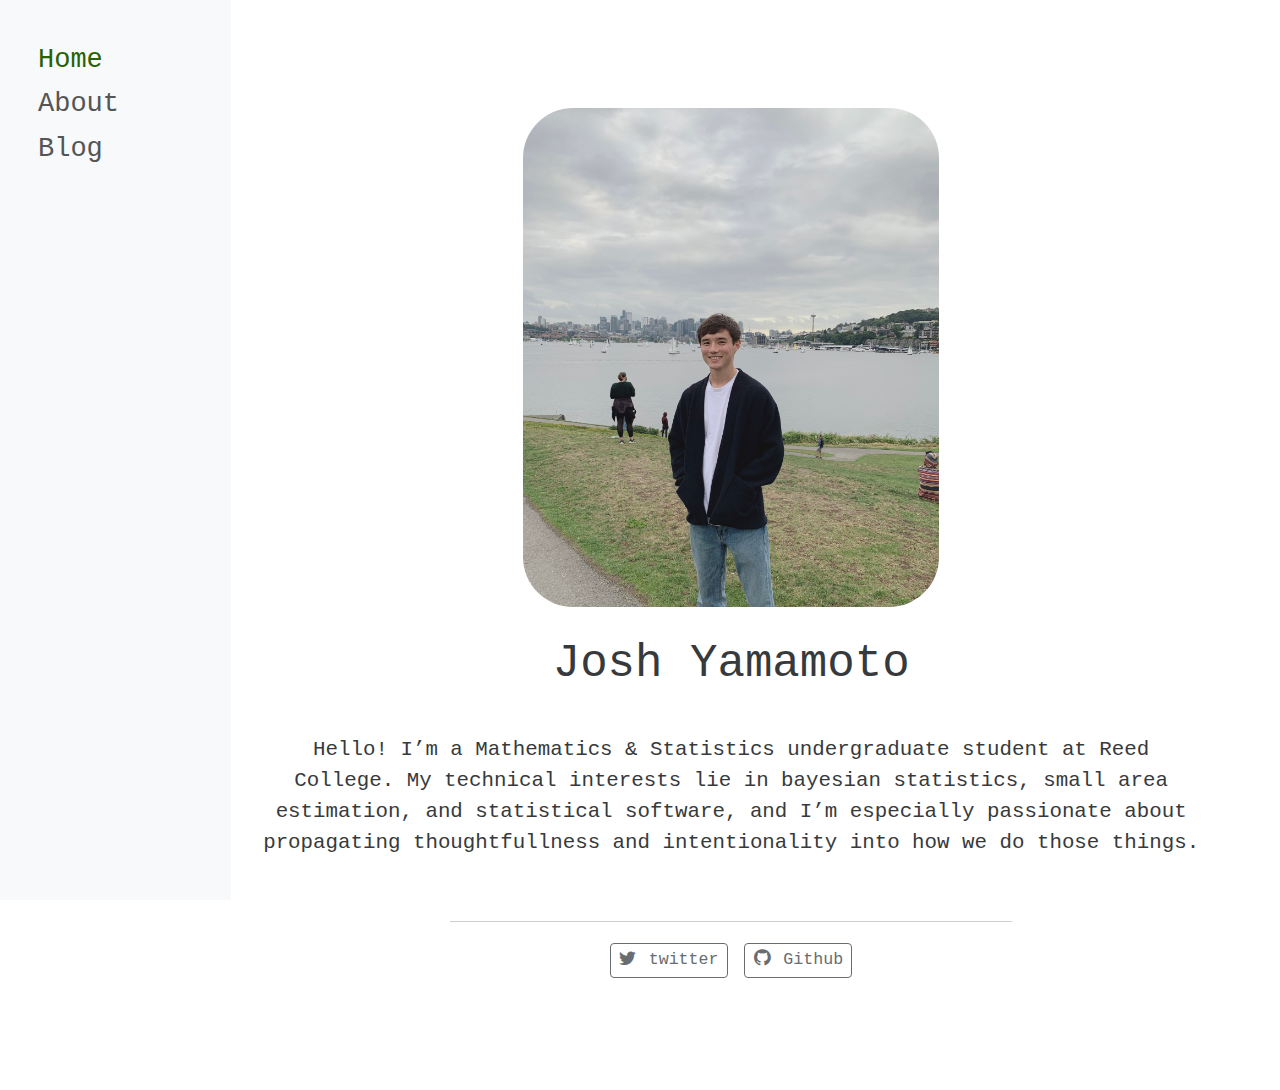
==== index.html @ 66afd9cd "Built site for gh-pages" ====
<!DOCTYPE html>
<html xmlns="http://www.w3.org/1999/xhtml" lang="en" xml:lang="en"><head>

<meta charset="utf-8">
<meta name="generator" content="quarto-1.2.269">

<meta name="viewport" content="width=device-width, initial-scale=1.0, user-scalable=yes">


<title>Josh Yamamoto</title>
<style>
code{white-space: pre-wrap;}
span.smallcaps{font-variant: small-caps;}
div.columns{display: flex; gap: min(4vw, 1.5em);}
div.column{flex: auto; overflow-x: auto;}
div.hanging-indent{margin-left: 1.5em; text-indent: -1.5em;}
ul.task-list{list-style: none;}
ul.task-list li input[type="checkbox"] {
  width: 0.8em;
  margin: 0 0.8em 0.2em -1.6em;
  vertical-align: middle;
}
</style>


<script src="site_libs/quarto-nav/quarto-nav.js"></script>
<script src="site_libs/clipboard/clipboard.min.js"></script>
<script src="site_libs/quarto-search/autocomplete.umd.js"></script>
<script src="site_libs/quarto-search/fuse.min.js"></script>
<script src="site_libs/quarto-search/quarto-search.js"></script>
<meta name="quarto:offset" content="./">
<script src="site_libs/quarto-html/quarto.js"></script>
<script src="site_libs/quarto-html/popper.min.js"></script>
<script src="site_libs/quarto-html/tippy.umd.min.js"></script>
<link href="site_libs/quarto-html/tippy.css" rel="stylesheet">
<link href="site_libs/quarto-html/quarto-syntax-highlighting.css" rel="stylesheet" id="quarto-text-highlighting-styles">
<script src="site_libs/bootstrap/bootstrap.min.js"></script>
<link href="site_libs/bootstrap/bootstrap-icons.css" rel="stylesheet">
<link href="site_libs/bootstrap/bootstrap.min.css" rel="stylesheet" id="quarto-bootstrap" data-mode="light">
<script id="quarto-search-options" type="application/json">{
  "location": "sidebar",
  "copy-button": false,
  "collapse-after": 3,
  "panel-placement": "start",
  "type": "textbox",
  "limit": 20,
  "language": {
    "search-no-results-text": "No results",
    "search-matching-documents-text": "matching documents",
    "search-copy-link-title": "Copy link to search",
    "search-hide-matches-text": "Hide additional matches",
    "search-more-match-text": "more match in this document",
    "search-more-matches-text": "more matches in this document",
    "search-clear-button-title": "Clear",
    "search-detached-cancel-button-title": "Cancel",
    "search-submit-button-title": "Submit"
  }
}</script>


<link rel="stylesheet" href="styles.css">
</head>

<body class="nav-sidebar docked fullcontent">

<div id="quarto-search-results"></div>
  <header id="quarto-header" class="headroom fixed-top">
  <nav class="quarto-secondary-nav" data-bs-toggle="collapse" data-bs-target="#quarto-sidebar" aria-controls="quarto-sidebar" aria-expanded="false" aria-label="Toggle sidebar navigation" onclick="if (window.quartoToggleHeadroom) { window.quartoToggleHeadroom(); }">
    <div class="container-fluid d-flex justify-content-between">
      <h1 class="quarto-secondary-nav-title">Josh Yamamoto</h1>
      <button type="button" class="quarto-btn-toggle btn" aria-label="Show secondary navigation">
        <i class="bi bi-chevron-right"></i>
      </button>
    </div>
  </nav>
</header>
<!-- content -->
<div id="quarto-content" class="quarto-container page-columns page-rows-contents page-layout-article">
<!-- sidebar -->
  <nav id="quarto-sidebar" class="sidebar collapse sidebar-navigation docked overflow-auto">
    <div class="sidebar-menu-container"> 
    <ul class="list-unstyled mt-1">
        <li class="sidebar-item">
  <div class="sidebar-item-container"> 
  <a href="./index.html" class="sidebar-item-text sidebar-link active">Home</a>
  </div>
</li>
        <li class="sidebar-item">
  <div class="sidebar-item-container"> 
  <a href="./resume.html" class="sidebar-item-text sidebar-link">About</a>
  </div>
</li>
        <li class="sidebar-item">
  <div class="sidebar-item-container"> 
  <a href="./blog.html" class="sidebar-item-text sidebar-link">Blog</a>
  </div>
</li>
    </ul>
    </div>
</nav>
<!-- margin-sidebar -->
    
<!-- main -->
<div class="quarto-about-jolla">
  <img src="imgs/prof_photo.jpg" class="about-image
  rectangle " style="width: 20em;">
 <header id="title-block-header" class="quarto-title-block default">
<div class="quarto-title">
<h1 class="title d-none d-lg-block">Josh Yamamoto</h1>
</div>
<div class="quarto-title-meta">
  </div>
</header><main class="content" id="quarto-document-content">
<p>Hello! I’m a Mathematics &amp; Statistics undergraduate student at Reed College. My technical interests lie in bayesian statistics, small area estimation, and statistical software, and I’m especially passionate about propagating thoughtfullness and intentionality into how we do those things.</p>


</main> 
  <hr class="about-sep">
   <div class="about-links">
  <a href="https://twitter.com/joshyam_" class="about-link">
    <i class="bi bi-twitter"></i>
     <span class="about-link-text">twitter</span>
  </a>
  <a href="https://github.com/joshyam-k" class="about-link">
    <i class="bi bi-github"></i>
     <span class="about-link-text">Github</span>
  </a>
</div>
</div>
 <!-- /main -->
<script id="quarto-html-after-body" type="application/javascript">
window.document.addEventListener("DOMContentLoaded", function (event) {
  const toggleBodyColorMode = (bsSheetEl) => {
    const mode = bsSheetEl.getAttribute("data-mode");
    const bodyEl = window.document.querySelector("body");
    if (mode === "dark") {
      bodyEl.classList.add("quarto-dark");
      bodyEl.classList.remove("quarto-light");
    } else {
      bodyEl.classList.add("quarto-light");
      bodyEl.classList.remove("quarto-dark");
    }
  }
  const toggleBodyColorPrimary = () => {
    const bsSheetEl = window.document.querySelector("link#quarto-bootstrap");
    if (bsSheetEl) {
      toggleBodyColorMode(bsSheetEl);
    }
  }
  toggleBodyColorPrimary();  
  const clipboard = new window.ClipboardJS('.code-copy-button', {
    target: function(trigger) {
      return trigger.previousElementSibling;
    }
  });
  clipboard.on('success', function(e) {
    // button target
    const button = e.trigger;
    // don't keep focus
    button.blur();
    // flash "checked"
    button.classList.add('code-copy-button-checked');
    var currentTitle = button.getAttribute("title");
    button.setAttribute("title", "Copied!");
    let tooltip;
    if (window.bootstrap) {
      button.setAttribute("data-bs-toggle", "tooltip");
      button.setAttribute("data-bs-placement", "left");
      button.setAttribute("data-bs-title", "Copied!");
      tooltip = new bootstrap.Tooltip(button, 
        { trigger: "manual", 
          customClass: "code-copy-button-tooltip",
          offset: [0, -8]});
      tooltip.show();    
    }
    setTimeout(function() {
      if (tooltip) {
        tooltip.hide();
        button.removeAttribute("data-bs-title");
        button.removeAttribute("data-bs-toggle");
        button.removeAttribute("data-bs-placement");
      }
      button.setAttribute("title", currentTitle);
      button.classList.remove('code-copy-button-checked');
    }, 1000);
    // clear code selection
    e.clearSelection();
  });
  function tippyHover(el, contentFn) {
    const config = {
      allowHTML: true,
      content: contentFn,
      maxWidth: 500,
      delay: 100,
      arrow: false,
      appendTo: function(el) {
          return el.parentElement;
      },
      interactive: true,
      interactiveBorder: 10,
      theme: 'quarto',
      placement: 'bottom-start'
    };
    window.tippy(el, config); 
  }
  const noterefs = window.document.querySelectorAll('a[role="doc-noteref"]');
  for (var i=0; i<noterefs.length; i++) {
    const ref = noterefs[i];
    tippyHover(ref, function() {
      // use id or data attribute instead here
      let href = ref.getAttribute('data-footnote-href') || ref.getAttribute('href');
      try { href = new URL(href).hash; } catch {}
      const id = href.replace(/^#\/?/, "");
      const note = window.document.getElementById(id);
      return note.innerHTML;
    });
  }
  const findCites = (el) => {
    const parentEl = el.parentElement;
    if (parentEl) {
      const cites = parentEl.dataset.cites;
      if (cites) {
        return {
          el,
          cites: cites.split(' ')
        };
      } else {
        return findCites(el.parentElement)
      }
    } else {
      return undefined;
    }
  };
  var bibliorefs = window.document.querySelectorAll('a[role="doc-biblioref"]');
  for (var i=0; i<bibliorefs.length; i++) {
    const ref = bibliorefs[i];
    const citeInfo = findCites(ref);
    if (citeInfo) {
      tippyHover(citeInfo.el, function() {
        var popup = window.document.createElement('div');
        citeInfo.cites.forEach(function(cite) {
          var citeDiv = window.document.createElement('div');
          citeDiv.classList.add('hanging-indent');
          citeDiv.classList.add('csl-entry');
          var biblioDiv = window.document.getElementById('ref-' + cite);
          if (biblioDiv) {
            citeDiv.innerHTML = biblioDiv.innerHTML;
          }
          popup.appendChild(citeDiv);
        });
        return popup.innerHTML;
      });
    }
  }
});
</script>
</div> <!-- /content -->



</body></html>
---- site_libs/quarto-html/tippy.css ----
.tippy-box[data-animation=fade][data-state=hidden]{opacity:0}[data-tippy-root]{max-width:calc(100vw - 10px)}.tippy-box{position:relative;background-color:#333;color:#fff;border-radius:4px;font-size:14px;line-height:1.4;white-space:normal;outline:0;transition-property:transform,visibility,opacity}.tippy-box[data-placement^=top]>.tippy-arrow{bottom:0}.tippy-box[data-placement^=top]>.tippy-arrow:before{bottom:-7px;left:0;border-width:8px 8px 0;border-top-color:initial;transform-origin:center top}.tippy-box[data-placement^=bottom]>.tippy-arrow{top:0}.tippy-box[data-placement^=bottom]>.tippy-arrow:before{top:-7px;left:0;border-width:0 8px 8px;border-bottom-color:initial;transform-origin:center bottom}.tippy-box[data-placement^=left]>.tippy-arrow{right:0}.tippy-box[data-placement^=left]>.tippy-arrow:before{border-width:8px 0 8px 8px;border-left-color:initial;right:-7px;transform-origin:center left}.tippy-box[data-placement^=right]>.tippy-arrow{left:0}.tippy-box[data-placement^=right]>.tippy-arrow:before{left:-7px;border-width:8px 8px 8px 0;border-right-color:initial;transform-origin:center right}.tippy-box[data-inertia][data-state=visible]{transition-timing-function:cubic-bezier(.54,1.5,.38,1.11)}.tippy-arrow{width:16px;height:16px;color:#333}.tippy-arrow:before{content:"";position:absolute;border-color:transparent;border-style:solid}.tippy-content{position:relative;padding:5px 9px;z-index:1}
---- site_libs/quarto-html/quarto-syntax-highlighting.css ----
/* quarto syntax highlight colors */
:root {
  --quarto-hl-ot-color: #003B4F;
  --quarto-hl-at-color: #657422;
  --quarto-hl-ss-color: #20794D;
  --quarto-hl-an-color: #5E5E5E;
  --quarto-hl-fu-color: #4758AB;
  --quarto-hl-st-color: #20794D;
  --quarto-hl-cf-color: #003B4F;
  --quarto-hl-op-color: #5E5E5E;
  --quarto-hl-er-color: #AD0000;
  --quarto-hl-bn-color: #AD0000;
  --quarto-hl-al-color: #AD0000;
  --quarto-hl-va-color: #111111;
  --quarto-hl-bu-color: inherit;
  --quarto-hl-ex-color: inherit;
  --quarto-hl-pp-color: #AD0000;
  --quarto-hl-in-color: #5E5E5E;
  --quarto-hl-vs-color: #20794D;
  --quarto-hl-wa-color: #5E5E5E;
  --quarto-hl-do-color: #5E5E5E;
  --quarto-hl-im-color: #00769E;
  --quarto-hl-ch-color: #20794D;
  --quarto-hl-dt-color: #AD0000;
  --quarto-hl-fl-color: #AD0000;
  --quarto-hl-co-color: #5E5E5E;
  --quarto-hl-cv-color: #5E5E5E;
  --quarto-hl-cn-color: #8f5902;
  --quarto-hl-sc-color: #5E5E5E;
  --quarto-hl-dv-color: #AD0000;
  --quarto-hl-kw-color: #003B4F;
}

/* other quarto variables */
:root {
  --quarto-font-monospace: SFMono-Regular, Menlo, Monaco, Consolas, "Liberation Mono", "Courier New", monospace;
}

pre > code.sourceCode > span {
  color: #003B4F;
}

code span {
  color: #003B4F;
}

code.sourceCode > span {
  color: #003B4F;
}

div.sourceCode,
div.sourceCode pre.sourceCode {
  color: #003B4F;
}

code span.ot {
  color: #003B4F;
}

code span.at {
  color: #657422;
}

code span.ss {
  color: #20794D;
}

code span.an {
  color: #5E5E5E;
}

code span.fu {
  color: #4758AB;
}

code span.st {
  color: #20794D;
}

code span.cf {
  color: #003B4F;
}

code span.op {
  color: #5E5E5E;
}

code span.er {
  color: #AD0000;
}

code span.bn {
  color: #AD0000;
}

code span.al {
  color: #AD0000;
}

code span.va {
  color: #111111;
}

code span.pp {
  color: #AD0000;
}

code span.in {
  color: #5E5E5E;
}

code span.vs {
  color: #20794D;
}

code span.wa {
  color: #5E5E5E;
  font-style: italic;
}

code span.do {
  color: #5E5E5E;
  font-style: italic;
}

code span.im {
  color: #00769E;
}

code span.ch {
  color: #20794D;
}

code span.dt {
  color: #AD0000;
}

code span.fl {
  color: #AD0000;
}

code span.co {
  color: #5E5E5E;
}

code span.cv {
  color: #5E5E5E;
  font-style: italic;
}

code span.cn {
  color: #8f5902;
}

code span.sc {
  color: #5E5E5E;
}

code span.dv {
  color: #AD0000;
}

code span.kw {
  color: #003B4F;
}

.prevent-inlining {
  content: "</";
}

/*# sourceMappingURL=debc5d5d77c3f9108843748ff7464032.css.map */
---- styles.css ----
/* css styles */

.sidebar-item-text {
  font-size: 27px;
  padding-left: 18px;
}

.about-image {
  width: 200px;
  border-radius: 50px;
}
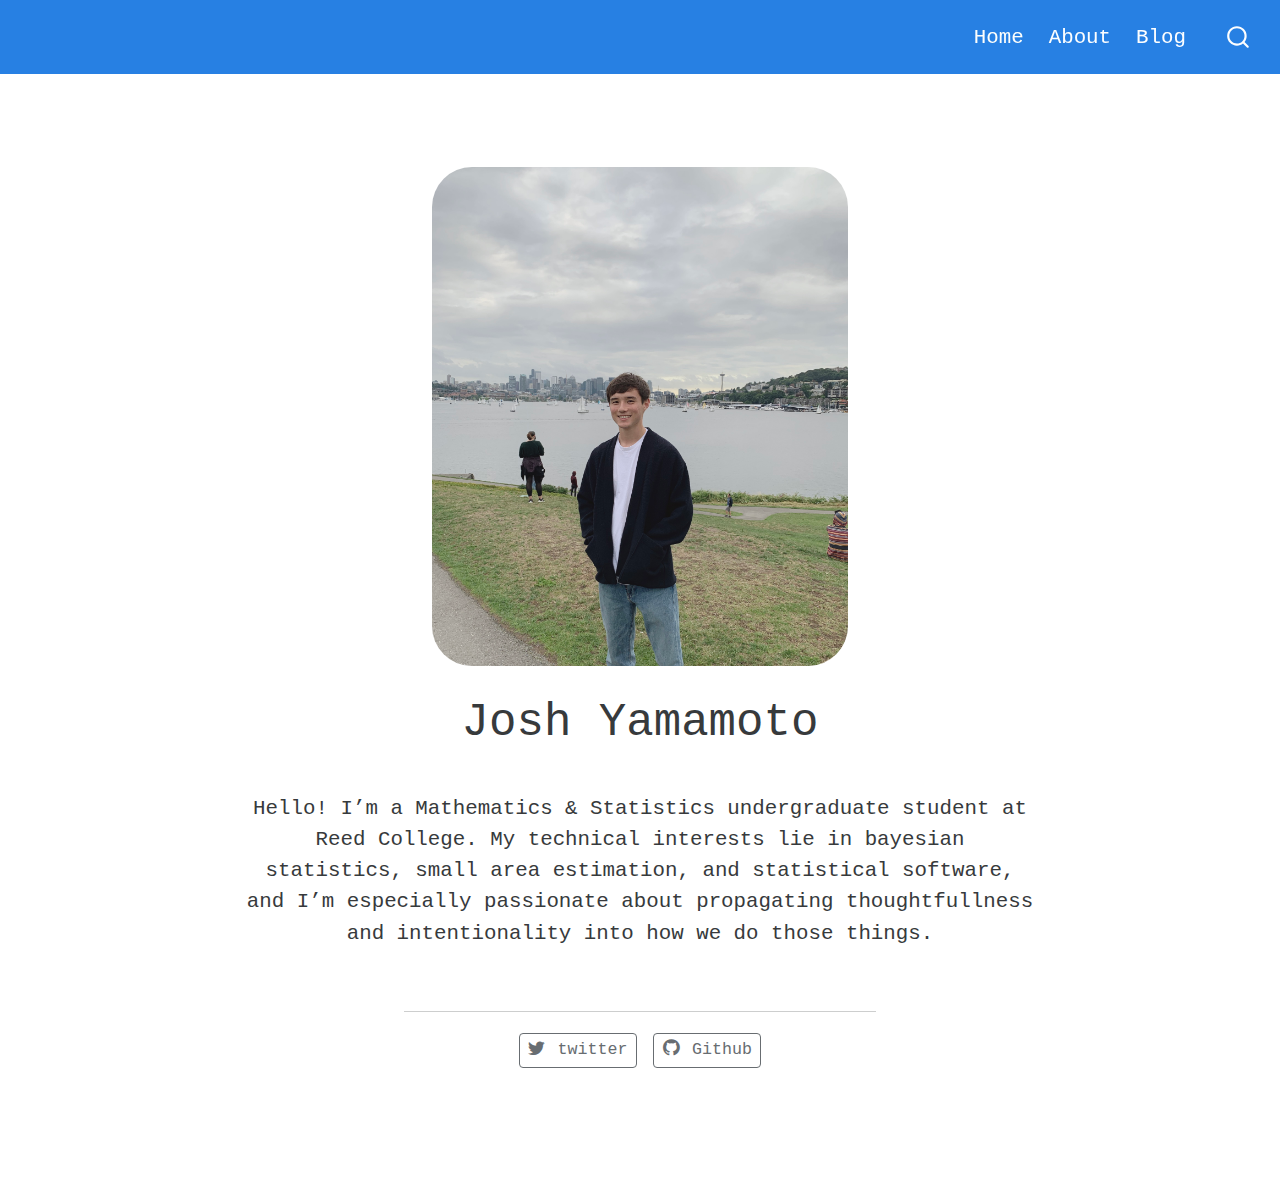
==== commit 83d25260: "Built site for gh-pages" ====
--- a/index.html
+++ b/index.html
@@ -38,11 +38,11 @@
 <link href="site_libs/bootstrap/bootstrap-icons.css" rel="stylesheet">
 <link href="site_libs/bootstrap/bootstrap.min.css" rel="stylesheet" id="quarto-bootstrap" data-mode="light">
 <script id="quarto-search-options" type="application/json">{
-  "location": "sidebar",
+  "location": "navbar",
   "copy-button": false,
   "collapse-after": 3,
-  "panel-placement": "start",
-  "type": "textbox",
+  "panel-placement": "end",
+  "type": "overlay",
   "limit": 20,
   "language": {
     "search-no-results-text": "No results",
@@ -61,43 +61,38 @@
 <link rel="stylesheet" href="styles.css">
 </head>
 
-<body class="nav-sidebar docked fullcontent">
+<body class="nav-fixed fullcontent">
 
 <div id="quarto-search-results"></div>
   <header id="quarto-header" class="headroom fixed-top">
-  <nav class="quarto-secondary-nav" data-bs-toggle="collapse" data-bs-target="#quarto-sidebar" aria-controls="quarto-sidebar" aria-expanded="false" aria-label="Toggle sidebar navigation" onclick="if (window.quartoToggleHeadroom) { window.quartoToggleHeadroom(); }">
-    <div class="container-fluid d-flex justify-content-between">
-      <h1 class="quarto-secondary-nav-title">Josh Yamamoto</h1>
-      <button type="button" class="quarto-btn-toggle btn" aria-label="Show secondary navigation">
-        <i class="bi bi-chevron-right"></i>
-      </button>
-    </div>
-  </nav>
+    <nav class="navbar navbar-expand-lg navbar-dark ">
+      <div class="navbar-container container-fluid">
+          <button class="navbar-toggler" type="button" data-bs-toggle="collapse" data-bs-target="#navbarCollapse" aria-controls="navbarCollapse" aria-expanded="false" aria-label="Toggle navigation" onclick="if (window.quartoToggleHeadroom) { window.quartoToggleHeadroom(); }">
+  <span class="navbar-toggler-icon"></span>
+</button>
+          <div class="collapse navbar-collapse" id="navbarCollapse">
+            <ul class="navbar-nav navbar-nav-scroll ms-auto">
+  <li class="nav-item">
+    <a class="nav-link active" href="./index.html" aria-current="page">
+ <span class="menu-text">Home</span></a>
+  </li>  
+  <li class="nav-item">
+    <a class="nav-link" href="./resume.html">
+ <span class="menu-text">About</span></a>
+  </li>  
+  <li class="nav-item">
+    <a class="nav-link" href="./blog.html">
+ <span class="menu-text">Blog</span></a>
+  </li>  
+</ul>
+              <div id="quarto-search" class="" title="Search"></div>
+          </div> <!-- /navcollapse -->
+      </div> <!-- /container-fluid -->
+    </nav>
 </header>
 <!-- content -->
-<div id="quarto-content" class="quarto-container page-columns page-rows-contents page-layout-article">
+<div id="quarto-content" class="quarto-container page-columns page-rows-contents page-layout-article page-navbar">
 <!-- sidebar -->
-  <nav id="quarto-sidebar" class="sidebar collapse sidebar-navigation docked overflow-auto">
-    <div class="sidebar-menu-container"> 
-    <ul class="list-unstyled mt-1">
-        <li class="sidebar-item">
-  <div class="sidebar-item-container"> 
-  <a href="./index.html" class="sidebar-item-text sidebar-link active">Home</a>
-  </div>
-</li>
-        <li class="sidebar-item">
-  <div class="sidebar-item-container"> 
-  <a href="./resume.html" class="sidebar-item-text sidebar-link">About</a>
-  </div>
-</li>
-        <li class="sidebar-item">
-  <div class="sidebar-item-container"> 
-  <a href="./blog.html" class="sidebar-item-text sidebar-link">Blog</a>
-  </div>
-</li>
-    </ul>
-    </div>
-</nav>
 <!-- margin-sidebar -->
     
 <!-- main -->
@@ -106,7 +101,7 @@
   rectangle " style="width: 20em;">
  <header id="title-block-header" class="quarto-title-block default">
 <div class="quarto-title">
-<h1 class="title d-none d-lg-block">Josh Yamamoto</h1>
+<h1 class="title">Josh Yamamoto</h1>
 </div>
 <div class="quarto-title-meta">
   </div>
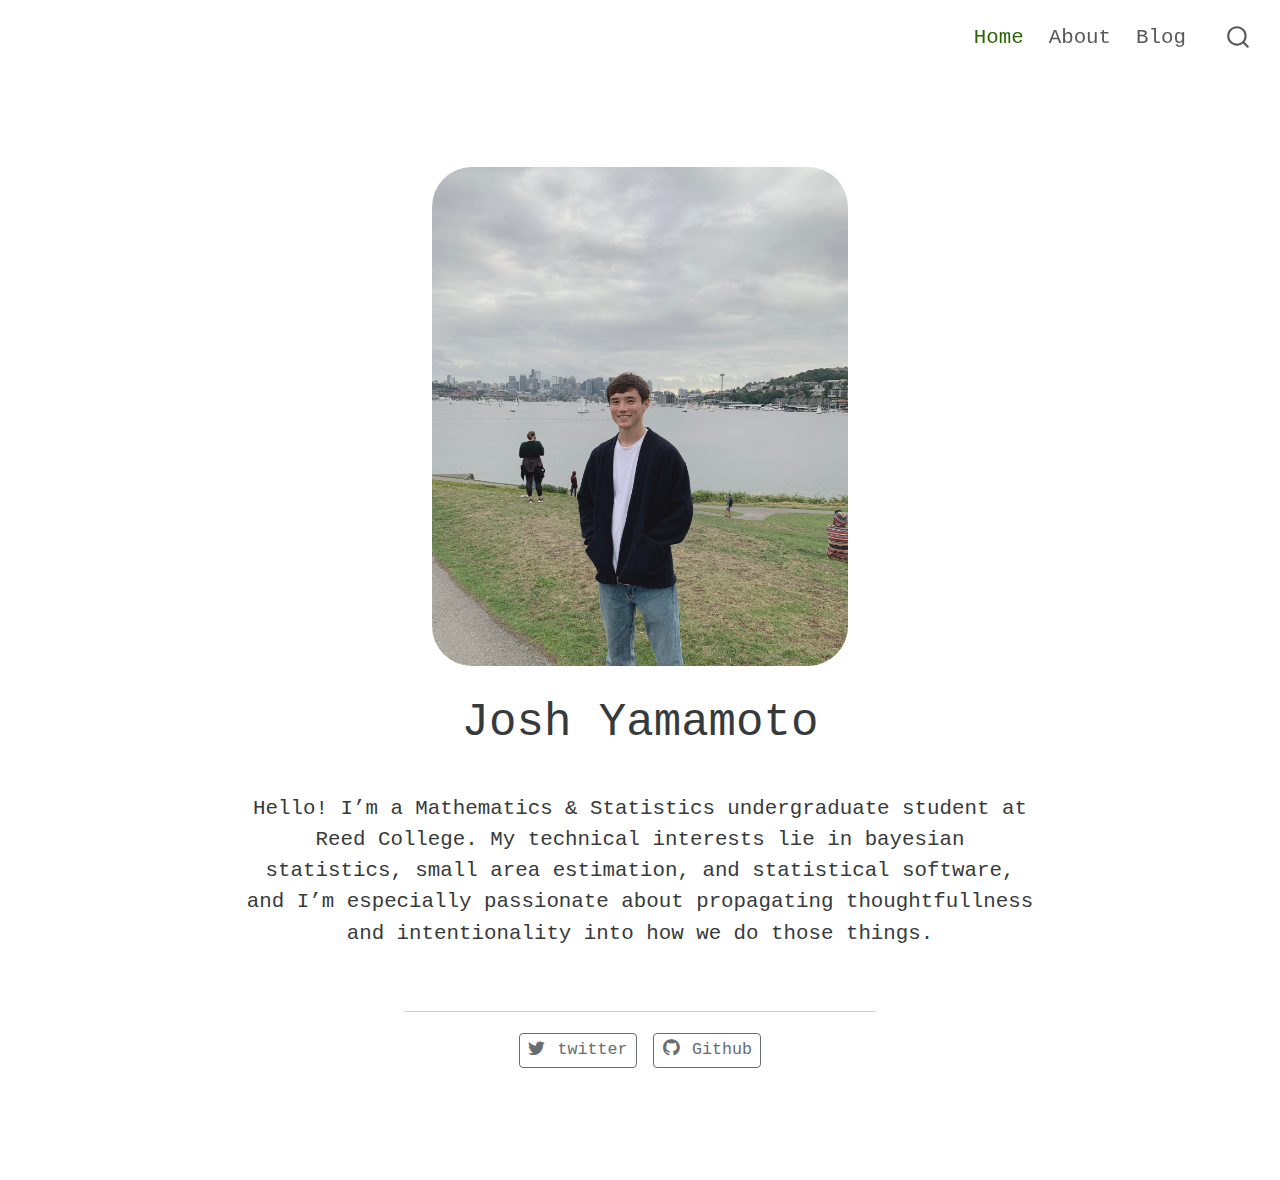
==== commit a3991d20: "Built site for gh-pages" ====
--- a/index.html
+++ b/index.html
@@ -24,6 +24,7 @@
 
 
 <script src="site_libs/quarto-nav/quarto-nav.js"></script>
+<script src="site_libs/quarto-nav/headroom.min.js"></script>
 <script src="site_libs/clipboard/clipboard.min.js"></script>
 <script src="site_libs/quarto-search/autocomplete.umd.js"></script>
 <script src="site_libs/quarto-search/fuse.min.js"></script>
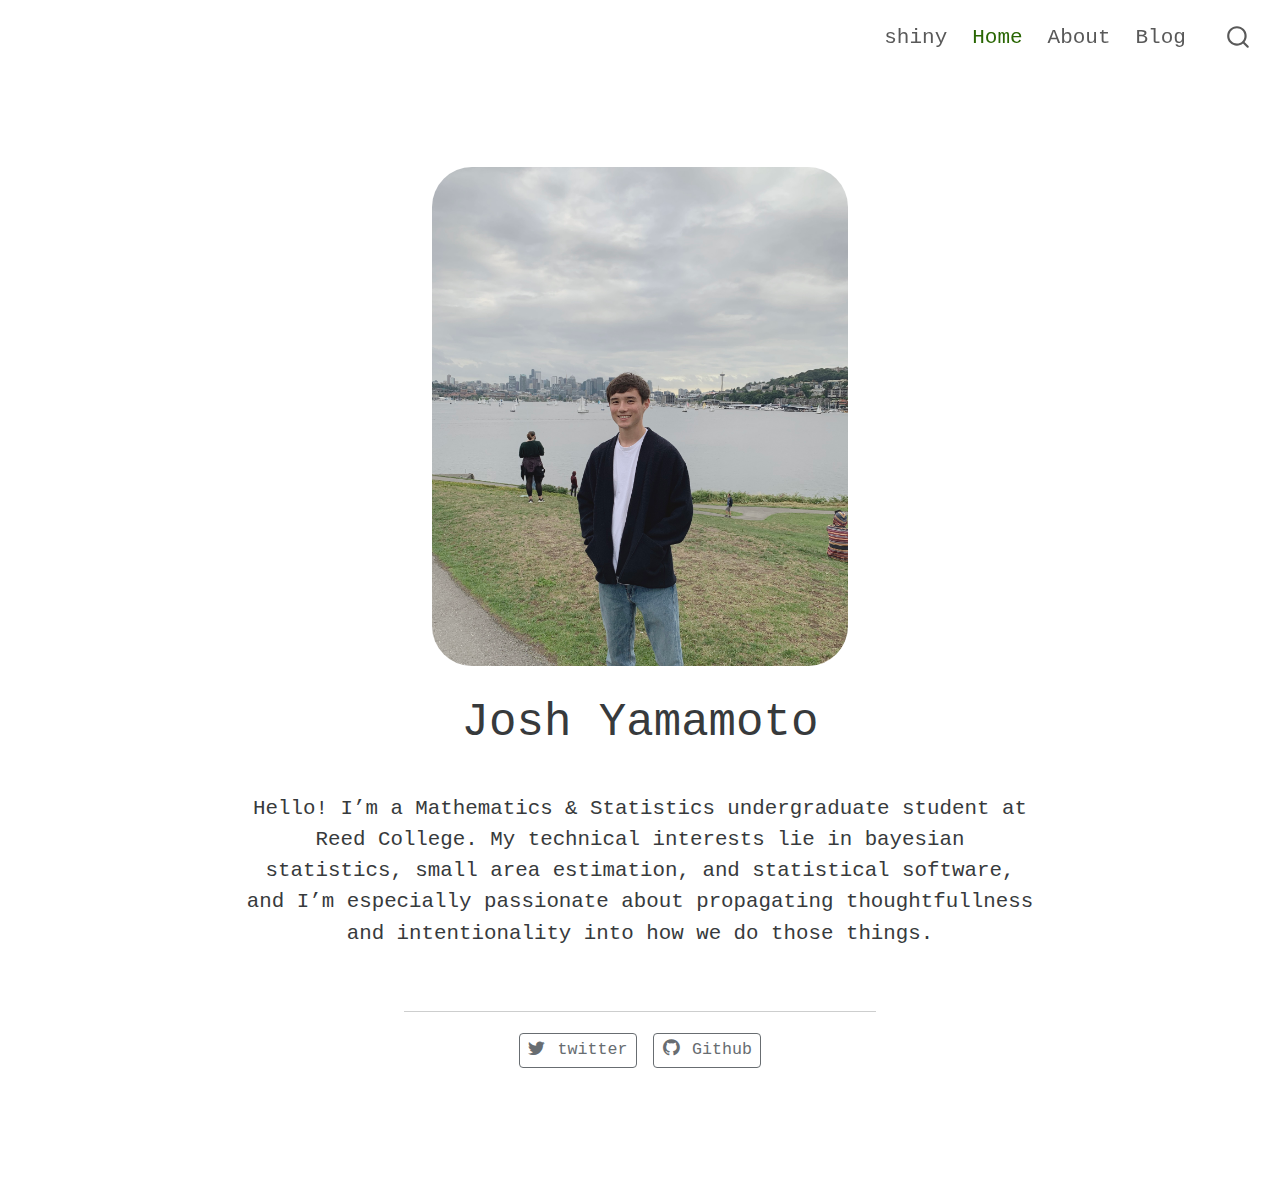
==== commit 3754689c: "Built site for gh-pages" ====
--- a/index.html
+++ b/index.html
@@ -74,6 +74,10 @@
           <div class="collapse navbar-collapse" id="navbarCollapse">
             <ul class="navbar-nav navbar-nav-scroll ms-auto">
   <li class="nav-item">
+    <a class="nav-link" href="./shinytest.html">
+ <span class="menu-text">shiny</span></a>
+  </li>  
+  <li class="nav-item">
     <a class="nav-link active" href="./index.html" aria-current="page">
  <span class="menu-text">Home</span></a>
   </li>  
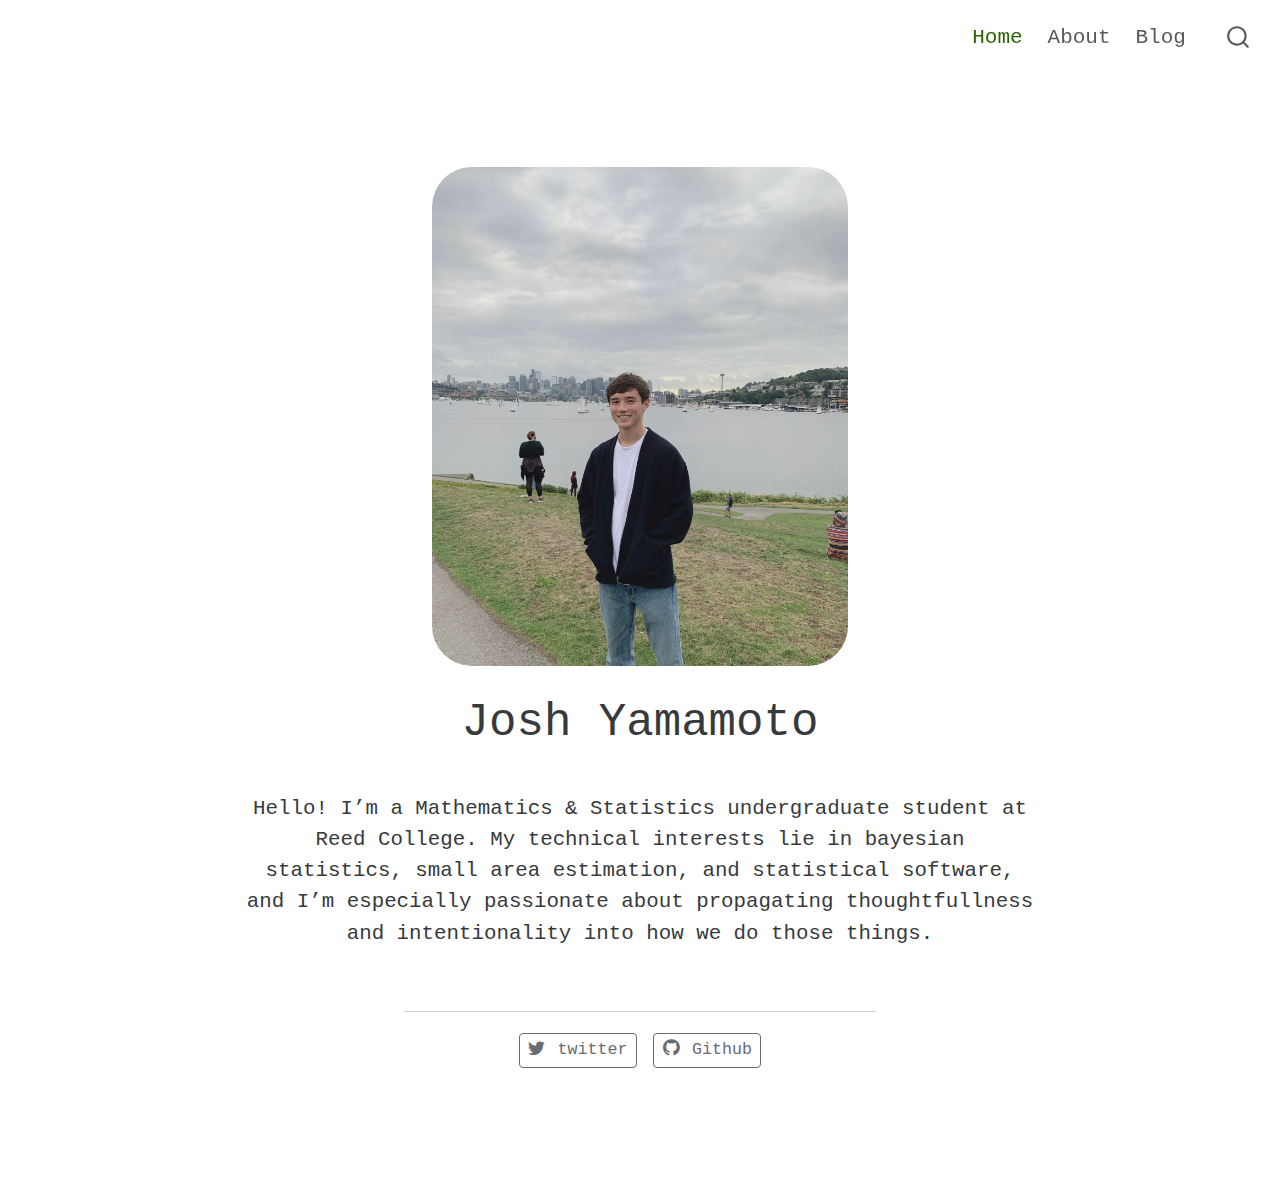
==== commit d664aead: "Built site for gh-pages" ====
--- a/index.html
+++ b/index.html
@@ -73,10 +73,6 @@
 </button>
           <div class="collapse navbar-collapse" id="navbarCollapse">
             <ul class="navbar-nav navbar-nav-scroll ms-auto">
-  <li class="nav-item">
-    <a class="nav-link" href="./shinytest.html">
- <span class="menu-text">shiny</span></a>
-  </li>  
   <li class="nav-item">
     <a class="nav-link active" href="./index.html" aria-current="page">
  <span class="menu-text">Home</span></a>
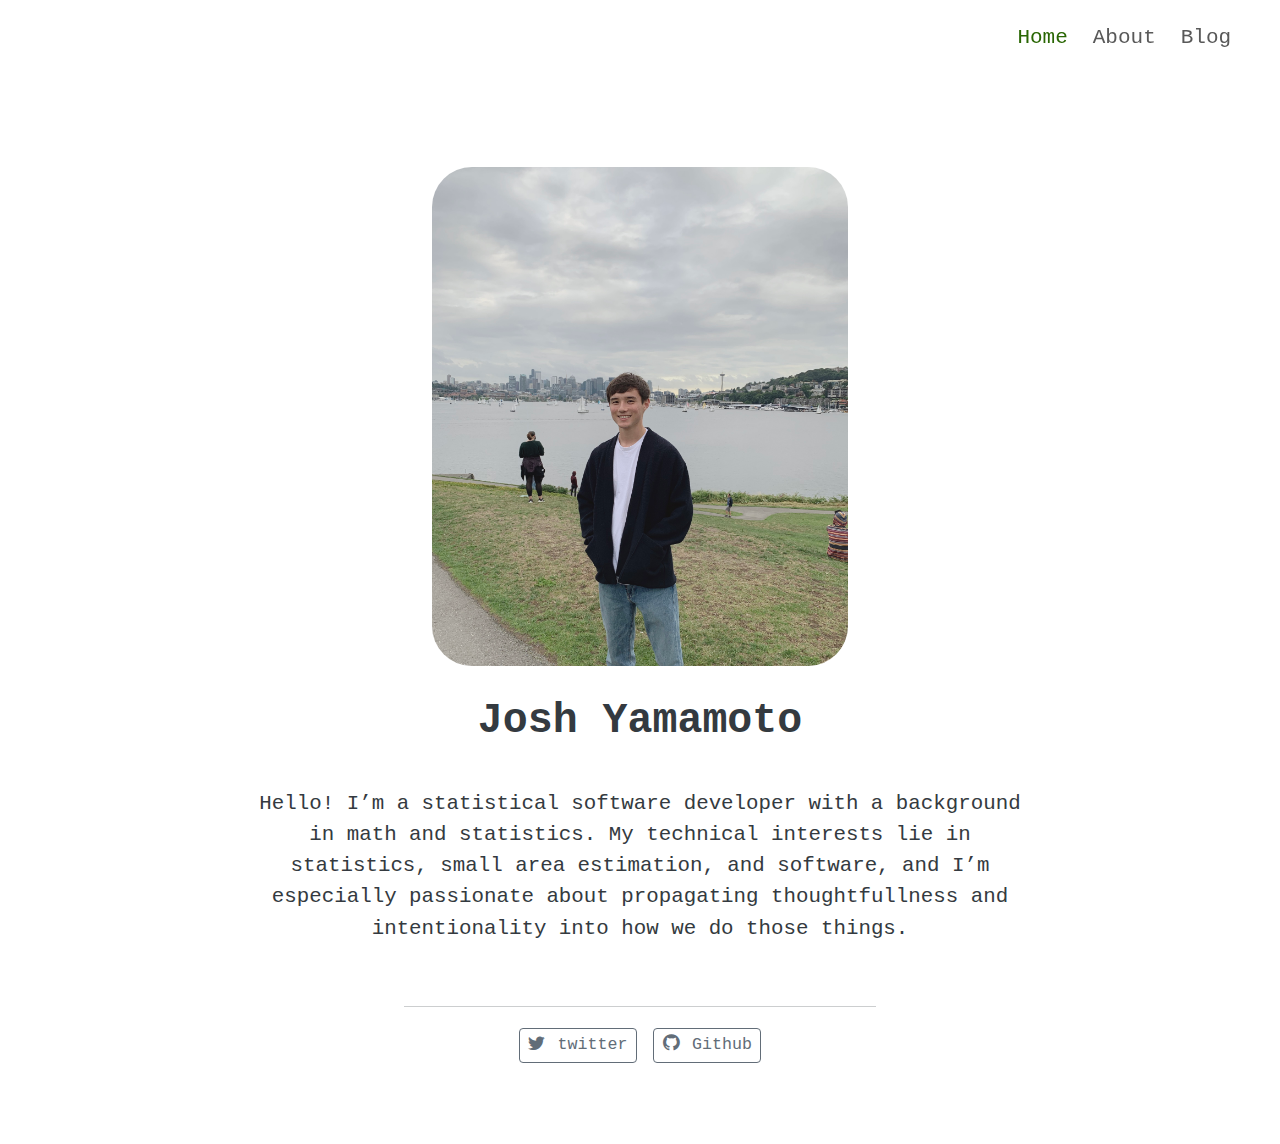
==== commit 9bdad756: "Built site for gh-pages" ====
--- a/index.html
+++ b/index.html
@@ -2,7 +2,7 @@
 <html xmlns="http://www.w3.org/1999/xhtml" lang="en" xml:lang="en"><head>
 
 <meta charset="utf-8">
-<meta name="generator" content="quarto-1.2.269">
+<meta name="generator" content="quarto-1.6.42">
 
 <meta name="viewport" content="width=device-width, initial-scale=1.0, user-scalable=yes">
 
@@ -17,7 +17,7 @@
 ul.task-list{list-style: none;}
 ul.task-list li input[type="checkbox"] {
   width: 0.8em;
-  margin: 0 0.8em 0.2em -1.6em;
+  margin: 0 0.8em 0.2em -1em; /* quarto-specific, see https://github.com/quarto-dev/quarto-cli/issues/4556 */ 
   vertical-align: middle;
 }
 </style>
@@ -34,17 +34,23 @@
 <script src="site_libs/quarto-html/popper.min.js"></script>
 <script src="site_libs/quarto-html/tippy.umd.min.js"></script>
 <link href="site_libs/quarto-html/tippy.css" rel="stylesheet">
-<link href="site_libs/quarto-html/quarto-syntax-highlighting.css" rel="stylesheet" id="quarto-text-highlighting-styles">
+<link href="site_libs/quarto-html/quarto-syntax-highlighting-2f5df379a58b258e96c21c0638c20c03.css" rel="stylesheet" id="quarto-text-highlighting-styles">
 <script src="site_libs/bootstrap/bootstrap.min.js"></script>
 <link href="site_libs/bootstrap/bootstrap-icons.css" rel="stylesheet">
-<link href="site_libs/bootstrap/bootstrap.min.css" rel="stylesheet" id="quarto-bootstrap" data-mode="light">
+<link href="site_libs/bootstrap/bootstrap-901b81f7917cff6de7bc4d77bf52f18d.min.css" rel="stylesheet" append-hash="true" id="quarto-bootstrap" data-mode="light">
 <script id="quarto-search-options" type="application/json">{
   "location": "navbar",
   "copy-button": false,
   "collapse-after": 3,
   "panel-placement": "end",
   "type": "overlay",
-  "limit": 20,
+  "limit": 50,
+  "keyboard-shortcut": [
+    "f",
+    "/",
+    "s"
+  ],
+  "show-item-context": false,
   "language": {
     "search-no-results-text": "No results",
     "search-matching-documents-text": "matching documents",
@@ -53,8 +59,10 @@
     "search-more-match-text": "more match in this document",
     "search-more-matches-text": "more matches in this document",
     "search-clear-button-title": "Clear",
+    "search-text-placeholder": "",
     "search-detached-cancel-button-title": "Cancel",
-    "search-submit-button-title": "Submit"
+    "search-submit-button-title": "Submit",
+    "search-label": "Search"
   }
 }</script>
 
@@ -66,28 +74,29 @@
 
 <div id="quarto-search-results"></div>
   <header id="quarto-header" class="headroom fixed-top">
-    <nav class="navbar navbar-expand-lg navbar-dark ">
+    <nav class="navbar navbar-expand-lg " data-bs-theme="dark">
       <div class="navbar-container container-fluid">
-          <button class="navbar-toggler" type="button" data-bs-toggle="collapse" data-bs-target="#navbarCollapse" aria-controls="navbarCollapse" aria-expanded="false" aria-label="Toggle navigation" onclick="if (window.quartoToggleHeadroom) { window.quartoToggleHeadroom(); }">
+          <button class="navbar-toggler" type="button" data-bs-toggle="collapse" data-bs-target="#navbarCollapse" aria-controls="navbarCollapse" role="menu" aria-expanded="false" aria-label="Toggle navigation" onclick="if (window.quartoToggleHeadroom) { window.quartoToggleHeadroom(); }">
   <span class="navbar-toggler-icon"></span>
 </button>
           <div class="collapse navbar-collapse" id="navbarCollapse">
             <ul class="navbar-nav navbar-nav-scroll ms-auto">
   <li class="nav-item">
-    <a class="nav-link active" href="./index.html" aria-current="page">
- <span class="menu-text">Home</span></a>
+    <a class="nav-link active" href="./index.html" aria-current="page"> 
+<span class="menu-text">Home</span></a>
   </li>  
   <li class="nav-item">
-    <a class="nav-link" href="./resume.html">
- <span class="menu-text">About</span></a>
+    <a class="nav-link" href="./resume.html"> 
+<span class="menu-text">About</span></a>
   </li>  
   <li class="nav-item">
-    <a class="nav-link" href="./blog.html">
- <span class="menu-text">Blog</span></a>
+    <a class="nav-link" href="./blog.html"> 
+<span class="menu-text">Blog</span></a>
   </li>  
 </ul>
-              <div id="quarto-search" class="" title="Search"></div>
           </div> <!-- /navcollapse -->
+            <div class="quarto-navbar-tools">
+</div>
       </div> <!-- /container-fluid -->
     </nav>
 </header>
@@ -107,17 +116,17 @@
 <div class="quarto-title-meta">
   </div>
 </header><main class="content" id="quarto-document-content">
-<p>Hello! I’m a Mathematics &amp; Statistics undergraduate student at Reed College. My technical interests lie in bayesian statistics, small area estimation, and statistical software, and I’m especially passionate about propagating thoughtfullness and intentionality into how we do those things.</p>
+<p>Hello! I’m a statistical software developer with a background in math and statistics. My technical interests lie in statistics, small area estimation, and software, and I’m especially passionate about propagating thoughtfullness and intentionality into how we do those things.</p>
 
 
 </main> 
   <hr class="about-sep">
    <div class="about-links">
-  <a href="https://twitter.com/joshyam_" class="about-link">
+  <a href="https://twitter.com/joshyam_" class="about-link" rel="" target="">
     <i class="bi bi-twitter"></i>
      <span class="about-link-text">twitter</span>
   </a>
-  <a href="https://github.com/joshyam-k" class="about-link">
+  <a href="https://github.com/joshyam-k" class="about-link" rel="" target="">
     <i class="bi bi-github"></i>
      <span class="about-link-text">Github</span>
   </a>
@@ -144,12 +153,15 @@
     }
   }
   toggleBodyColorPrimary();  
-  const clipboard = new window.ClipboardJS('.code-copy-button', {
-    target: function(trigger) {
-      return trigger.previousElementSibling;
-    }
-  });
-  clipboard.on('success', function(e) {
+  const isCodeAnnotation = (el) => {
+    for (const clz of el.classList) {
+      if (clz.startsWith('code-annotation-')) {                     
+        return true;
+      }
+    }
+    return false;
+  }
+  const onCopySuccess = function(e) {
     // button target
     const button = e.trigger;
     // don't keep focus
@@ -181,11 +193,48 @@
     }, 1000);
     // clear code selection
     e.clearSelection();
+  }
+  const getTextToCopy = function(trigger) {
+      const codeEl = trigger.previousElementSibling.cloneNode(true);
+      for (const childEl of codeEl.children) {
+        if (isCodeAnnotation(childEl)) {
+          childEl.remove();
+        }
+      }
+      return codeEl.innerText;
+  }
+  const clipboard = new window.ClipboardJS('.code-copy-button:not([data-in-quarto-modal])', {
+    text: getTextToCopy
   });
-  function tippyHover(el, contentFn) {
+  clipboard.on('success', onCopySuccess);
+  if (window.document.getElementById('quarto-embedded-source-code-modal')) {
+    const clipboardModal = new window.ClipboardJS('.code-copy-button[data-in-quarto-modal]', {
+      text: getTextToCopy,
+      container: window.document.getElementById('quarto-embedded-source-code-modal')
+    });
+    clipboardModal.on('success', onCopySuccess);
+  }
+    var localhostRegex = new RegExp(/^(?:http|https):\/\/localhost\:?[0-9]*\//);
+    var mailtoRegex = new RegExp(/^mailto:/);
+      var filterRegex = new RegExp("https:\/\/joshyam-k\.github\.io\/personal-website\/");
+    var isInternal = (href) => {
+        return filterRegex.test(href) || localhostRegex.test(href) || mailtoRegex.test(href);
+    }
+    // Inspect non-navigation links and adorn them if external
+ 	var links = window.document.querySelectorAll('a[href]:not(.nav-link):not(.navbar-brand):not(.toc-action):not(.sidebar-link):not(.sidebar-item-toggle):not(.pagination-link):not(.no-external):not([aria-hidden]):not(.dropdown-item):not(.quarto-navigation-tool):not(.about-link)');
+    for (var i=0; i<links.length; i++) {
+      const link = links[i];
+      if (!isInternal(link.href)) {
+        // undo the damage that might have been done by quarto-nav.js in the case of
+        // links that we want to consider external
+        if (link.dataset.originalHref !== undefined) {
+          link.href = link.dataset.originalHref;
+        }
+      }
+    }
+  function tippyHover(el, contentFn, onTriggerFn, onUntriggerFn) {
     const config = {
       allowHTML: true,
-      content: contentFn,
       maxWidth: 500,
       delay: 100,
       arrow: false,
@@ -195,8 +244,17 @@
       interactive: true,
       interactiveBorder: 10,
       theme: 'quarto',
-      placement: 'bottom-start'
+      placement: 'bottom-start',
     };
+    if (contentFn) {
+      config.content = contentFn;
+    }
+    if (onTriggerFn) {
+      config.onTrigger = onTriggerFn;
+    }
+    if (onUntriggerFn) {
+      config.onUntrigger = onUntriggerFn;
+    }
     window.tippy(el, config); 
   }
   const noterefs = window.document.querySelectorAll('a[role="doc-noteref"]');
@@ -208,9 +266,244 @@
       try { href = new URL(href).hash; } catch {}
       const id = href.replace(/^#\/?/, "");
       const note = window.document.getElementById(id);
-      return note.innerHTML;
+      if (note) {
+        return note.innerHTML;
+      } else {
+        return "";
+      }
     });
   }
+  const xrefs = window.document.querySelectorAll('a.quarto-xref');
+  const processXRef = (id, note) => {
+    // Strip column container classes
+    const stripColumnClz = (el) => {
+      el.classList.remove("page-full", "page-columns");
+      if (el.children) {
+        for (const child of el.children) {
+          stripColumnClz(child);
+        }
+      }
+    }
+    stripColumnClz(note)
+    if (id === null || id.startsWith('sec-')) {
+      // Special case sections, only their first couple elements
+      const container = document.createElement("div");
+      if (note.children && note.children.length > 2) {
+        container.appendChild(note.children[0].cloneNode(true));
+        for (let i = 1; i < note.children.length; i++) {
+          const child = note.children[i];
+          if (child.tagName === "P" && child.innerText === "") {
+            continue;
+          } else {
+            container.appendChild(child.cloneNode(true));
+            break;
+          }
+        }
+        if (window.Quarto?.typesetMath) {
+          window.Quarto.typesetMath(container);
+        }
+        return container.innerHTML
+      } else {
+        if (window.Quarto?.typesetMath) {
+          window.Quarto.typesetMath(note);
+        }
+        return note.innerHTML;
+      }
+    } else {
+      // Remove any anchor links if they are present
+      const anchorLink = note.querySelector('a.anchorjs-link');
+      if (anchorLink) {
+        anchorLink.remove();
+      }
+      if (window.Quarto?.typesetMath) {
+        window.Quarto.typesetMath(note);
+      }
+      if (note.classList.contains("callout")) {
+        return note.outerHTML;
+      } else {
+        return note.innerHTML;
+      }
+    }
+  }
+  for (var i=0; i<xrefs.length; i++) {
+    const xref = xrefs[i];
+    tippyHover(xref, undefined, function(instance) {
+      instance.disable();
+      let url = xref.getAttribute('href');
+      let hash = undefined; 
+      if (url.startsWith('#')) {
+        hash = url;
+      } else {
+        try { hash = new URL(url).hash; } catch {}
+      }
+      if (hash) {
+        const id = hash.replace(/^#\/?/, "");
+        const note = window.document.getElementById(id);
+        if (note !== null) {
+          try {
+            const html = processXRef(id, note.cloneNode(true));
+            instance.setContent(html);
+          } finally {
+            instance.enable();
+            instance.show();
+          }
+        } else {
+          // See if we can fetch this
+          fetch(url.split('#')[0])
+          .then(res => res.text())
+          .then(html => {
+            const parser = new DOMParser();
+            const htmlDoc = parser.parseFromString(html, "text/html");
+            const note = htmlDoc.getElementById(id);
+            if (note !== null) {
+              const html = processXRef(id, note);
+              instance.setContent(html);
+            } 
+          }).finally(() => {
+            instance.enable();
+            instance.show();
+          });
+        }
+      } else {
+        // See if we can fetch a full url (with no hash to target)
+        // This is a special case and we should probably do some content thinning / targeting
+        fetch(url)
+        .then(res => res.text())
+        .then(html => {
+          const parser = new DOMParser();
+          const htmlDoc = parser.parseFromString(html, "text/html");
+          const note = htmlDoc.querySelector('main.content');
+          if (note !== null) {
+            // This should only happen for chapter cross references
+            // (since there is no id in the URL)
+            // remove the first header
+            if (note.children.length > 0 && note.children[0].tagName === "HEADER") {
+              note.children[0].remove();
+            }
+            const html = processXRef(null, note);
+            instance.setContent(html);
+          } 
+        }).finally(() => {
+          instance.enable();
+          instance.show();
+        });
+      }
+    }, function(instance) {
+    });
+  }
+      let selectedAnnoteEl;
+      const selectorForAnnotation = ( cell, annotation) => {
+        let cellAttr = 'data-code-cell="' + cell + '"';
+        let lineAttr = 'data-code-annotation="' +  annotation + '"';
+        const selector = 'span[' + cellAttr + '][' + lineAttr + ']';
+        return selector;
+      }
+      const selectCodeLines = (annoteEl) => {
+        const doc = window.document;
+        const targetCell = annoteEl.getAttribute("data-target-cell");
+        const targetAnnotation = annoteEl.getAttribute("data-target-annotation");
+        const annoteSpan = window.document.querySelector(selectorForAnnotation(targetCell, targetAnnotation));
+        const lines = annoteSpan.getAttribute("data-code-lines").split(",");
+        const lineIds = lines.map((line) => {
+          return targetCell + "-" + line;
+        })
+        let top = null;
+        let height = null;
+        let parent = null;
+        if (lineIds.length > 0) {
+            //compute the position of the single el (top and bottom and make a div)
+            const el = window.document.getElementById(lineIds[0]);
+            top = el.offsetTop;
+            height = el.offsetHeight;
+            parent = el.parentElement.parentElement;
+          if (lineIds.length > 1) {
+            const lastEl = window.document.getElementById(lineIds[lineIds.length - 1]);
+            const bottom = lastEl.offsetTop + lastEl.offsetHeight;
+            height = bottom - top;
+          }
+          if (top !== null && height !== null && parent !== null) {
+            // cook up a div (if necessary) and position it 
+            let div = window.document.getElementById("code-annotation-line-highlight");
+            if (div === null) {
+              div = window.document.createElement("div");
+              div.setAttribute("id", "code-annotation-line-highlight");
+              div.style.position = 'absolute';
+              parent.appendChild(div);
+            }
+            div.style.top = top - 2 + "px";
+            div.style.height = height + 4 + "px";
+            div.style.left = 0;
+            let gutterDiv = window.document.getElementById("code-annotation-line-highlight-gutter");
+            if (gutterDiv === null) {
+              gutterDiv = window.document.createElement("div");
+              gutterDiv.setAttribute("id", "code-annotation-line-highlight-gutter");
+              gutterDiv.style.position = 'absolute';
+              const codeCell = window.document.getElementById(targetCell);
+              const gutter = codeCell.querySelector('.code-annotation-gutter');
+              gutter.appendChild(gutterDiv);
+            }
+            gutterDiv.style.top = top - 2 + "px";
+            gutterDiv.style.height = height + 4 + "px";
+          }
+          selectedAnnoteEl = annoteEl;
+        }
+      };
+      const unselectCodeLines = () => {
+        const elementsIds = ["code-annotation-line-highlight", "code-annotation-line-highlight-gutter"];
+        elementsIds.forEach((elId) => {
+          const div = window.document.getElementById(elId);
+          if (div) {
+            div.remove();
+          }
+        });
+        selectedAnnoteEl = undefined;
+      };
+        // Handle positioning of the toggle
+    window.addEventListener(
+      "resize",
+      throttle(() => {
+        elRect = undefined;
+        if (selectedAnnoteEl) {
+          selectCodeLines(selectedAnnoteEl);
+        }
+      }, 10)
+    );
+    function throttle(fn, ms) {
+    let throttle = false;
+    let timer;
+      return (...args) => {
+        if(!throttle) { // first call gets through
+            fn.apply(this, args);
+            throttle = true;
+        } else { // all the others get throttled
+            if(timer) clearTimeout(timer); // cancel #2
+            timer = setTimeout(() => {
+              fn.apply(this, args);
+              timer = throttle = false;
+            }, ms);
+        }
+      };
+    }
+      // Attach click handler to the DT
+      const annoteDls = window.document.querySelectorAll('dt[data-target-cell]');
+      for (const annoteDlNode of annoteDls) {
+        annoteDlNode.addEventListener('click', (event) => {
+          const clickedEl = event.target;
+          if (clickedEl !== selectedAnnoteEl) {
+            unselectCodeLines();
+            const activeEl = window.document.querySelector('dt[data-target-cell].code-annotation-active');
+            if (activeEl) {
+              activeEl.classList.remove('code-annotation-active');
+            }
+            selectCodeLines(clickedEl);
+            clickedEl.classList.add('code-annotation-active');
+          } else {
+            // Unselect the line
+            unselectCodeLines();
+            clickedEl.classList.remove('code-annotation-active');
+          }
+        });
+      }
   const findCites = (el) => {
     const parentEl = el.parentElement;
     if (parentEl) {
@@ -254,4 +547,5 @@
 
 
 
+
 </body></html>--- a/site_libs/quarto-html/quarto-syntax-highlighting-2f5df379a58b258e96c21c0638c20c03.css
+++ b/site_libs/quarto-html/quarto-syntax-highlighting-2f5df379a58b258e96c21c0638c20c03.css
@@ -0,0 +1,205 @@
+/* quarto syntax highlight colors */
+:root {
+  --quarto-hl-ot-color: #003B4F;
+  --quarto-hl-at-color: #657422;
+  --quarto-hl-ss-color: #20794D;
+  --quarto-hl-an-color: #5E5E5E;
+  --quarto-hl-fu-color: #4758AB;
+  --quarto-hl-st-color: #20794D;
+  --quarto-hl-cf-color: #003B4F;
+  --quarto-hl-op-color: #5E5E5E;
+  --quarto-hl-er-color: #AD0000;
+  --quarto-hl-bn-color: #AD0000;
+  --quarto-hl-al-color: #AD0000;
+  --quarto-hl-va-color: #111111;
+  --quarto-hl-bu-color: inherit;
+  --quarto-hl-ex-color: inherit;
+  --quarto-hl-pp-color: #AD0000;
+  --quarto-hl-in-color: #5E5E5E;
+  --quarto-hl-vs-color: #20794D;
+  --quarto-hl-wa-color: #5E5E5E;
+  --quarto-hl-do-color: #5E5E5E;
+  --quarto-hl-im-color: #00769E;
+  --quarto-hl-ch-color: #20794D;
+  --quarto-hl-dt-color: #AD0000;
+  --quarto-hl-fl-color: #AD0000;
+  --quarto-hl-co-color: #5E5E5E;
+  --quarto-hl-cv-color: #5E5E5E;
+  --quarto-hl-cn-color: #8f5902;
+  --quarto-hl-sc-color: #5E5E5E;
+  --quarto-hl-dv-color: #AD0000;
+  --quarto-hl-kw-color: #003B4F;
+}
+
+/* other quarto variables */
+:root {
+  --quarto-font-monospace: SFMono-Regular, Menlo, Monaco, Consolas, "Liberation Mono", "Courier New", monospace;
+}
+
+pre > code.sourceCode > span {
+  color: #003B4F;
+}
+
+code span {
+  color: #003B4F;
+}
+
+code.sourceCode > span {
+  color: #003B4F;
+}
+
+div.sourceCode,
+div.sourceCode pre.sourceCode {
+  color: #003B4F;
+}
+
+code span.ot {
+  color: #003B4F;
+  font-style: inherit;
+}
+
+code span.at {
+  color: #657422;
+  font-style: inherit;
+}
+
+code span.ss {
+  color: #20794D;
+  font-style: inherit;
+}
+
+code span.an {
+  color: #5E5E5E;
+  font-style: inherit;
+}
+
+code span.fu {
+  color: #4758AB;
+  font-style: inherit;
+}
+
+code span.st {
+  color: #20794D;
+  font-style: inherit;
+}
+
+code span.cf {
+  color: #003B4F;
+  font-weight: bold;
+  font-style: inherit;
+}
+
+code span.op {
+  color: #5E5E5E;
+  font-style: inherit;
+}
+
+code span.er {
+  color: #AD0000;
+  font-style: inherit;
+}
+
+code span.bn {
+  color: #AD0000;
+  font-style: inherit;
+}
+
+code span.al {
+  color: #AD0000;
+  font-style: inherit;
+}
+
+code span.va {
+  color: #111111;
+  font-style: inherit;
+}
+
+code span.bu {
+  font-style: inherit;
+}
+
+code span.ex {
+  font-style: inherit;
+}
+
+code span.pp {
+  color: #AD0000;
+  font-style: inherit;
+}
+
+code span.in {
+  color: #5E5E5E;
+  font-style: inherit;
+}
+
+code span.vs {
+  color: #20794D;
+  font-style: inherit;
+}
+
+code span.wa {
+  color: #5E5E5E;
+  font-style: italic;
+}
+
+code span.do {
+  color: #5E5E5E;
+  font-style: italic;
+}
+
+code span.im {
+  color: #00769E;
+  font-style: inherit;
+}
+
+code span.ch {
+  color: #20794D;
+  font-style: inherit;
+}
+
+code span.dt {
+  color: #AD0000;
+  font-style: inherit;
+}
+
+code span.fl {
+  color: #AD0000;
+  font-style: inherit;
+}
+
+code span.co {
+  color: #5E5E5E;
+  font-style: inherit;
+}
+
+code span.cv {
+  color: #5E5E5E;
+  font-style: italic;
+}
+
+code span.cn {
+  color: #8f5902;
+  font-style: inherit;
+}
+
+code span.sc {
+  color: #5E5E5E;
+  font-style: inherit;
+}
+
+code span.dv {
+  color: #AD0000;
+  font-style: inherit;
+}
+
+code span.kw {
+  color: #003B4F;
+  font-weight: bold;
+  font-style: inherit;
+}
+
+.prevent-inlining {
+  content: "</";
+}
+
+/*# sourceMappingURL=35eb38a806ee71ea6d2563be2308c832.css.map */
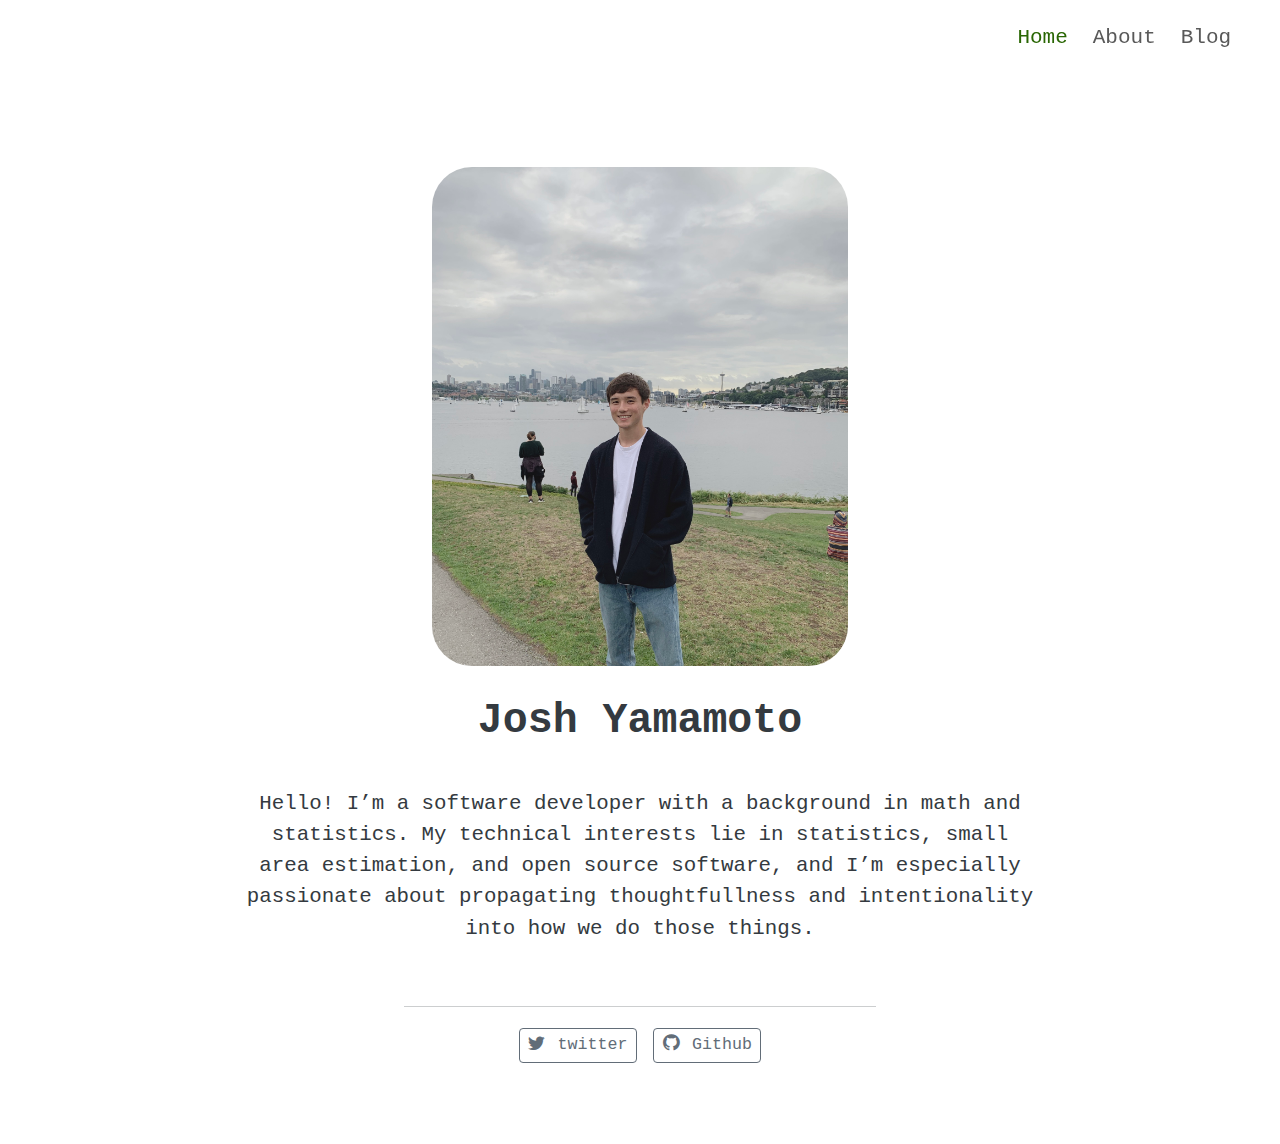
